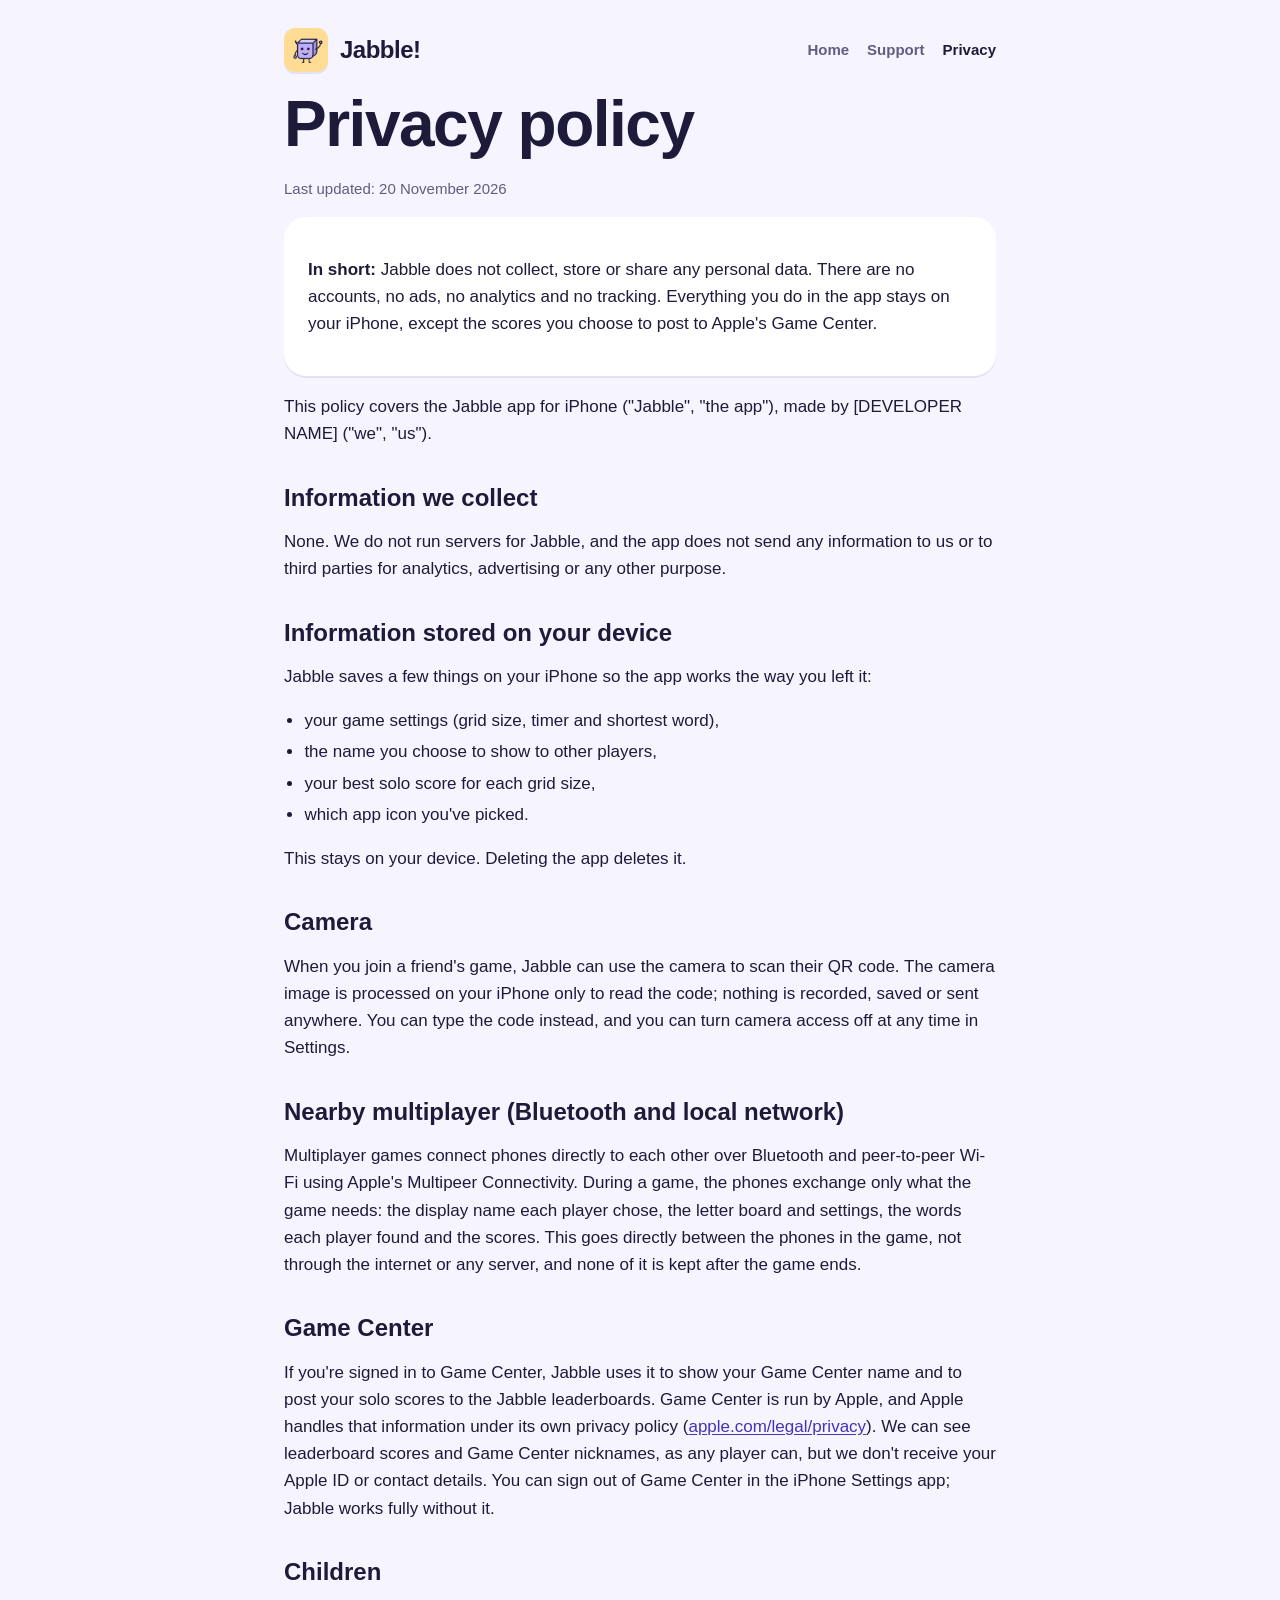
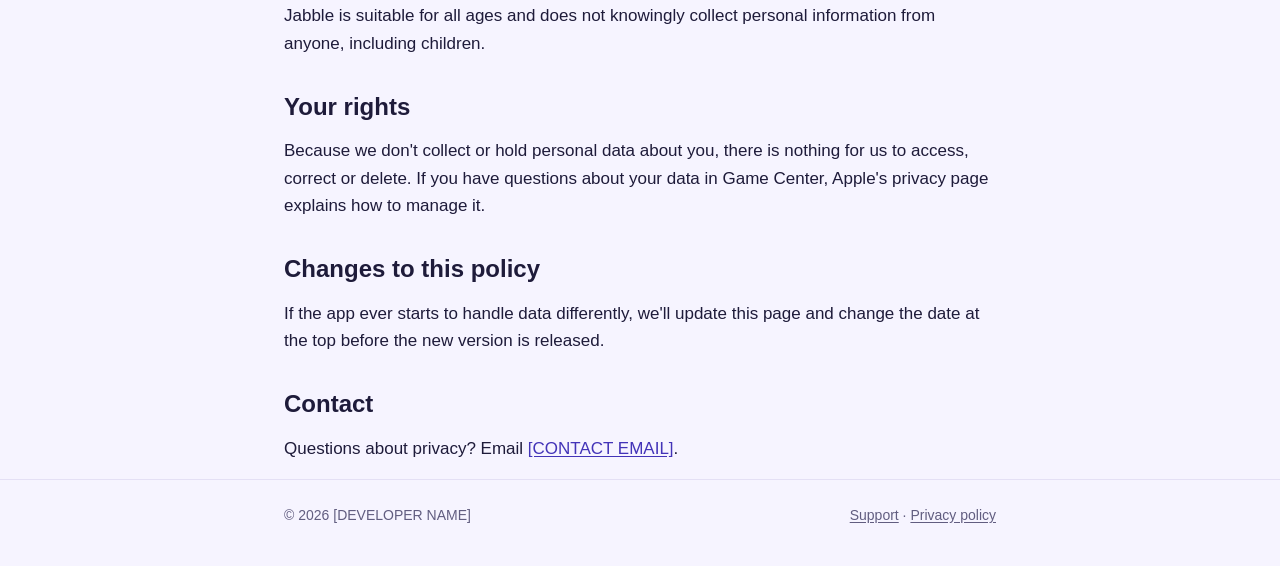
==== privacy.html @ ab267475 "Privacy pages" ====
<!doctype html>
<html lang="en">
<head>
  <meta charset="utf-8">
  <meta name="viewport" content="width=device-width, initial-scale=1">
  <title>Privacy policy – Jabble!</title>
  <meta name="description" content="Jabble's privacy policy. Jabble does not collect, store or share your personal data.">
  <link rel="icon" href="assets/favicon.png">
  <link rel="apple-touch-icon" href="assets/apple-touch-icon.png">
  <link rel="stylesheet" href="style.css">
</head>
<body>
  <header class="site">
    <div class="wrap">
      <a class="brand" href="index.html"><img src="assets/icon-256.png" alt=""><span>Jabble!</span></a>
      <nav class="site" aria-label="Main">
        <a href="index.html">Home</a>
        <a href="support.html">Support</a>
        <a href="privacy.html" aria-current="page">Privacy</a>
      </nav>
    </div>
  </header>

  <main class="wrap">
    <h1>Privacy policy</h1>
    <p class="meta">Last updated: 20 November 2026</p>

    <div class="card">
      <p><strong>In short:</strong> Jabble does not collect, store or share any personal data. There are no accounts, no ads, no analytics and no tracking. Everything you do in the app stays on your iPhone, except the scores you choose to post to Apple's Game Center.</p>
    </div>

    <p>This policy covers the Jabble app for iPhone ("Jabble", "the app"), made by [DEVELOPER NAME] ("we", "us").</p>

    <h2>Information we collect</h2>
    <p>None. We do not run servers for Jabble, and the app does not send any information to us or to third parties for analytics, advertising or any other purpose.</p>

    <h2>Information stored on your device</h2>
    <p>Jabble saves a few things on your iPhone so the app works the way you left it:</p>
    <ul>
      <li>your game settings (grid size, timer and shortest word),</li>
      <li>the name you choose to show to other players,</li>
      <li>your best solo score for each grid size,</li>
      <li>which app icon you've picked.</li>
    </ul>
    <p>This stays on your device. Deleting the app deletes it.</p>

    <h2>Camera</h2>
    <p>When you join a friend's game, Jabble can use the camera to scan their QR code. The camera image is processed on your iPhone only to read the code; nothing is recorded, saved or sent anywhere. You can type the code instead, and you can turn camera access off at any time in Settings.</p>

    <h2>Nearby multiplayer (Bluetooth and local network)</h2>
    <p>Multiplayer games connect phones directly to each other over Bluetooth and peer-to-peer Wi-Fi using Apple's Multipeer Connectivity. During a game, the phones exchange only what the game needs: the display name each player chose, the letter board and settings, the words each player found and the scores. This goes directly between the phones in the game, not through the internet or any server, and none of it is kept after the game ends.</p>

    <h2>Game Center</h2>
    <p>If you're signed in to Game Center, Jabble uses it to show your Game Center name and to post your solo scores to the Jabble leaderboards. Game Center is run by Apple, and Apple handles that information under its own privacy policy (<a href="https://www.apple.com/legal/privacy/">apple.com/legal/privacy</a>). We can see leaderboard scores and Game Center nicknames, as any player can, but we don't receive your Apple ID or contact details. You can sign out of Game Center in the iPhone Settings app; Jabble works fully without it.</p>

    <h2>Children</h2>
    <p>Jabble is suitable for all ages and does not knowingly collect personal information from anyone, including children.</p>

    <h2>Your rights</h2>
    <p>Because we don't collect or hold personal data about you, there is nothing for us to access, correct or delete. If you have questions about your data in Game Center, Apple's privacy page explains how to manage it.</p>

    <h2>Changes to this policy</h2>
    <p>If the app ever starts to handle data differently, we'll update this page and change the date at the top before the new version is released.</p>

    <h2>Contact</h2>
    <p>Questions about privacy? Email <a href="mailto:[CONTACT EMAIL]">[CONTACT EMAIL]</a>.</p>
  </main>

  <footer class="site">
    <div class="wrap">
      <span>© 2026 [DEVELOPER NAME]</span>
      <span><a href="support.html">Support</a> · <a href="privacy.html">Privacy policy</a></span>
    </div>
  </footer>
</body>
</html>
---- style.css ----
:root {
  --ground: #F6F4FF;
  --ink: #1E1B3A;
  --muted: #615D80;
  --card: #FFFFFF;
  --card-edge: #E4E0F5;
  --tint: #F1EEFC;
  --coral: #E5533A;
  --sun: #FFC542;
  --violet: #5B4BDB;
  --violet-ink: #4334B8;
  --radius: 22px;
}

* { box-sizing: border-box; }

html { -webkit-text-size-adjust: 100%; }

body {
  margin: 0;
  background: var(--ground);
  color: var(--ink);
  font: 17px/1.6 -apple-system, BlinkMacSystemFont, "SF Pro Text", "Segoe UI", Roboto, Helvetica, Arial, sans-serif;
}

a { color: var(--violet-ink); text-underline-offset: 2px; }
a:hover { color: var(--ink); }

.wrap { max-width: 760px; margin: 0 auto; padding: 0 24px; }

header.site {
  padding: 28px 0 8px;
}
header.site .wrap { display: flex; align-items: center; justify-content: space-between; gap: 16px; flex-wrap: wrap; }
.brand { display: flex; align-items: center; gap: 12px; text-decoration: none; color: var(--ink); }
.brand img { width: 44px; height: 44px; border-radius: 11px; box-shadow: 0 2px 0 var(--card-edge); }
.brand span { font: 800 24px/1 ui-rounded, "SF Pro Rounded", -apple-system, sans-serif; letter-spacing: -0.5px; }
nav.site { display: flex; gap: 18px; flex-wrap: wrap; }
nav.site a { color: var(--muted); text-decoration: none; font-weight: 600; font-size: 15px; }
nav.site a:hover, nav.site a[aria-current="page"] { color: var(--ink); }

main { padding: 24px 0 56px; }

h1, h2, h3 { font-family: ui-rounded, "SF Pro Rounded", -apple-system, sans-serif; line-height: 1.15; }
h1 { font-size: clamp(40px, 8vw, 64px); font-weight: 800; letter-spacing: -1.5px; margin: 8px 0 12px; }
h2 { font-size: 24px; font-weight: 800; margin: 36px 0 8px; }
h3 { font-size: 18px; font-weight: 700; margin: 24px 0 4px; }

.lede { font-size: 20px; color: var(--muted); max-width: 34em; margin: 0 0 28px; }
.meta { color: var(--muted); font-size: 15px; }

.card {
  background: var(--card);
  border-radius: var(--radius);
  box-shadow: 0 2px 0 var(--card-edge);
  padding: 22px 24px;
  margin: 16px 0;
}

.hero { display: grid; grid-template-columns: 1fr auto; gap: 32px; align-items: center; padding-top: 16px; }
.hero img { width: 200px; height: 200px; border-radius: 46px; box-shadow: 0 4px 0 var(--card-edge); }
@media (max-width: 640px) {
  .hero { grid-template-columns: 1fr; }
  .hero img { width: 140px; height: 140px; border-radius: 32px; order: -1; }
}

.cubes { display: flex; gap: 8px; margin-bottom: 8px; }
.cube {
  width: 40px; height: 44px; border-radius: 10px; display: grid; place-items: center;
  font: 800 22px/1 ui-rounded, "SF Pro Rounded", -apple-system, sans-serif;
}
.cube.c1 { background: var(--coral); color: #fff; box-shadow: 0 3px 0 #B03A22; transform: rotate(-5deg); }
.cube.c2 { background: var(--sun); color: var(--ink); box-shadow: 0 3px 0 #D69A1E; transform: rotate(3deg); }
.cube.c3 { background: var(--violet); color: #fff; box-shadow: 0 3px 0 #3E30AE; transform: rotate(-2deg); }

.button {
  display: inline-block; background: var(--ink); color: #fff; text-decoration: none;
  font-weight: 700; padding: 14px 22px; border-radius: 16px; box-shadow: 0 4px 0 #0E0C22;
}
.button:hover { color: #fff; transform: translateY(1px); box-shadow: 0 3px 0 #0E0C22; }

.features { display: grid; grid-template-columns: repeat(auto-fit, minmax(220px, 1fr)); gap: 16px; margin-top: 32px; }
.features .card { margin: 0; }
.features h3 { margin-top: 0; }
.features p { margin: 0; color: var(--muted); }

ul { padding-left: 1.2em; }
li { margin: 4px 0; }

details { background: var(--card); border-radius: 16px; box-shadow: 0 2px 0 var(--card-edge); padding: 14px 18px; margin: 10px 0; }
summary { font-weight: 700; cursor: pointer; }
details p { margin: 8px 0 2px; color: var(--muted); }

footer.site { border-top: 1px solid var(--card-edge); padding: 24px 0 40px; color: var(--muted); font-size: 14px; }
footer.site .wrap { display: flex; gap: 18px; flex-wrap: wrap; justify-content: space-between; }
footer.site a { color: var(--muted); }
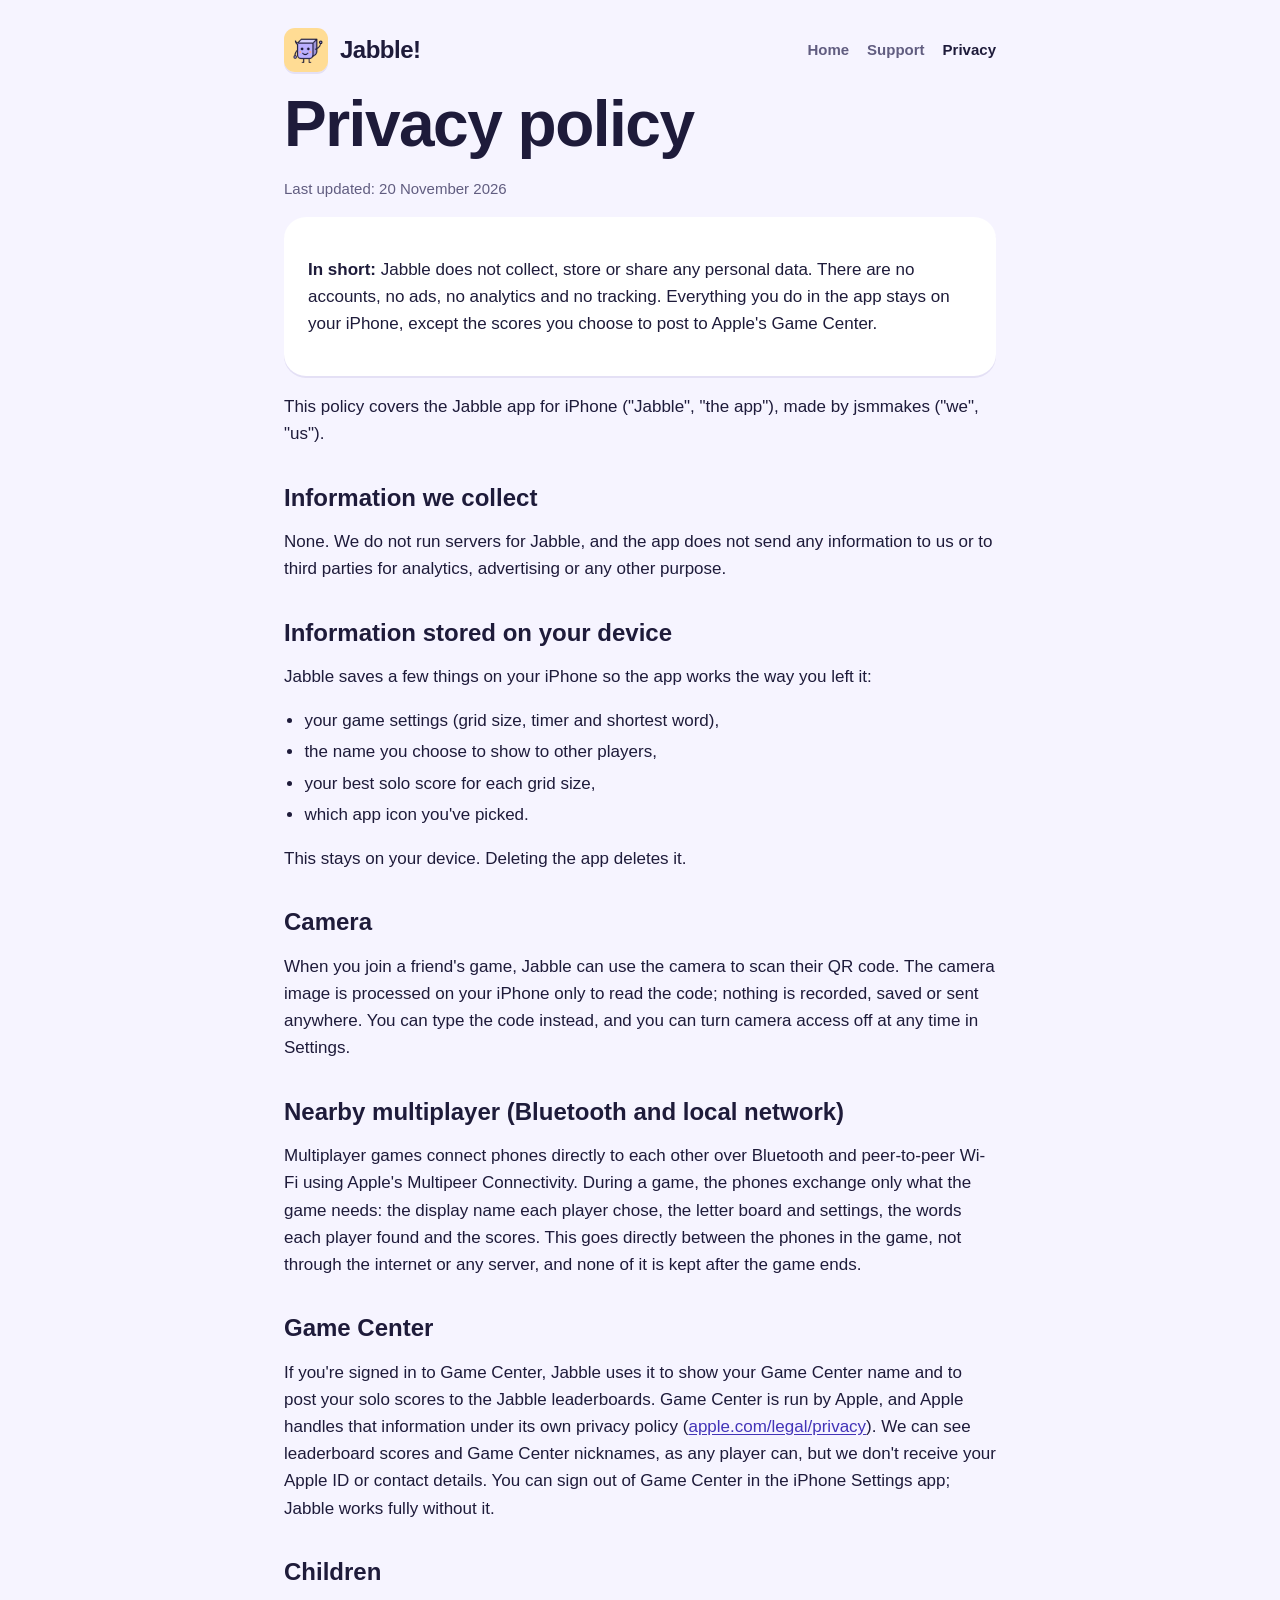
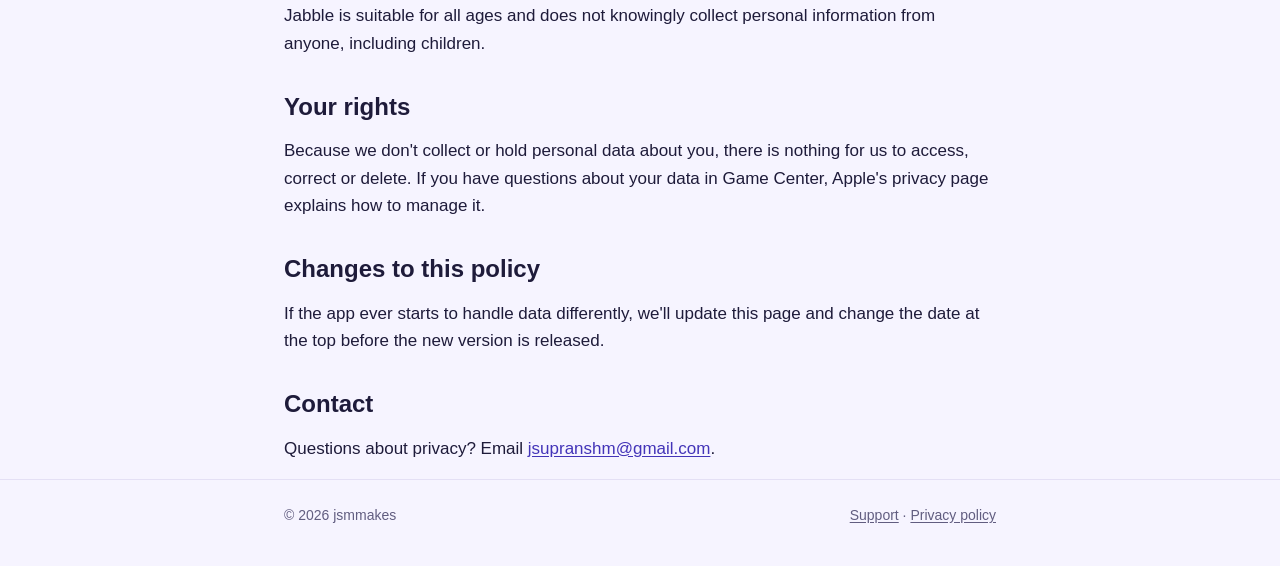
==== commit 2496c646: "Links" ====
--- a/privacy.html
+++ b/privacy.html
@@ -29,7 +29,7 @@
       <p><strong>In short:</strong> Jabble does not collect, store or share any personal data. There are no accounts, no ads, no analytics and no tracking. Everything you do in the app stays on your iPhone, except the scores you choose to post to Apple's Game Center.</p>
     </div>
 
-    <p>This policy covers the Jabble app for iPhone ("Jabble", "the app"), made by [DEVELOPER NAME] ("we", "us").</p>
+    <p>This policy covers the Jabble app for iPhone ("Jabble", "the app"), made by jsmmakes ("we", "us").</p>
 
     <h2>Information we collect</h2>
     <p>None. We do not run servers for Jabble, and the app does not send any information to us or to third parties for analytics, advertising or any other purpose.</p>
@@ -63,12 +63,12 @@
     <p>If the app ever starts to handle data differently, we'll update this page and change the date at the top before the new version is released.</p>
 
     <h2>Contact</h2>
-    <p>Questions about privacy? Email <a href="mailto:[CONTACT EMAIL]">[CONTACT EMAIL]</a>.</p>
+    <p>Questions about privacy? Email <a href="mailto:jsupranshm@gmail.com">jsupranshm@gmail.com</a>.</p>
   </main>
 
   <footer class="site">
     <div class="wrap">
-      <span>© 2026 [DEVELOPER NAME]</span>
+      <span>© 2026 jsmmakes</span>
       <span><a href="support.html">Support</a> · <a href="privacy.html">Privacy policy</a></span>
     </div>
   </footer>
